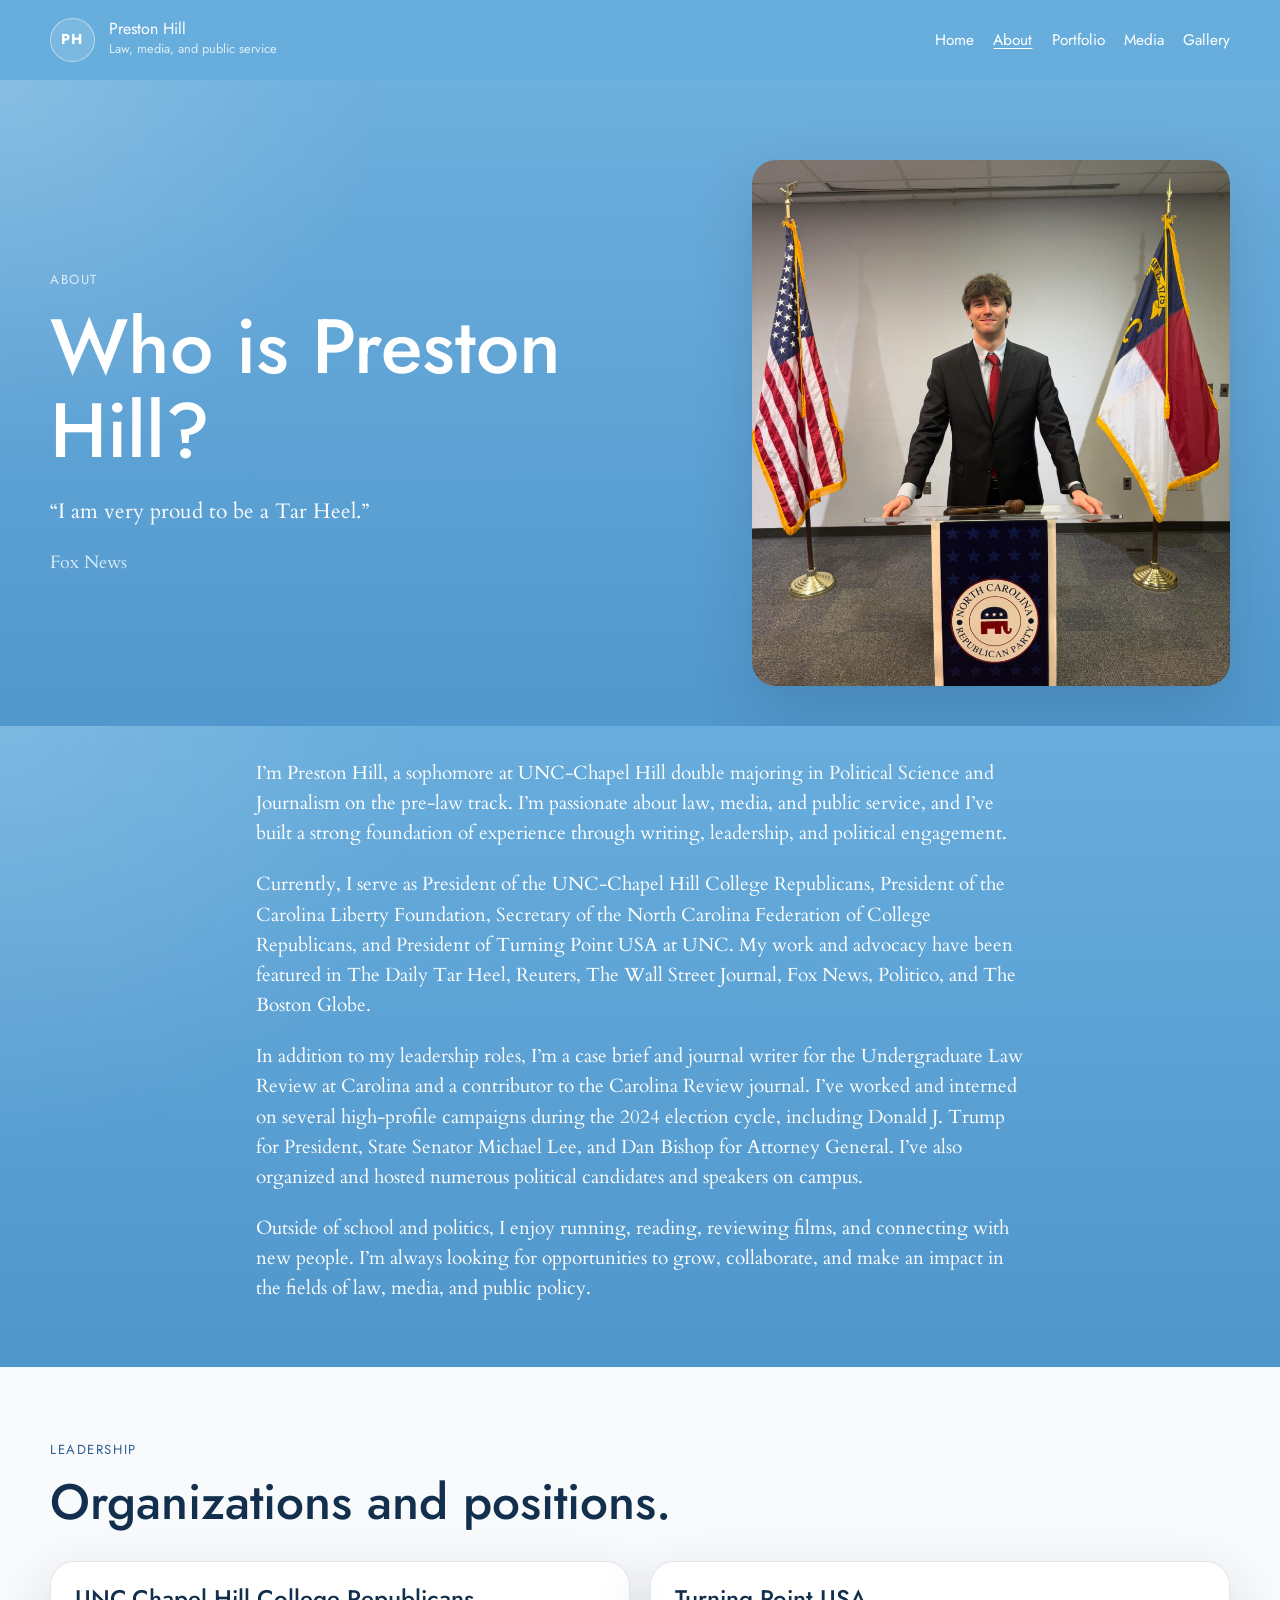
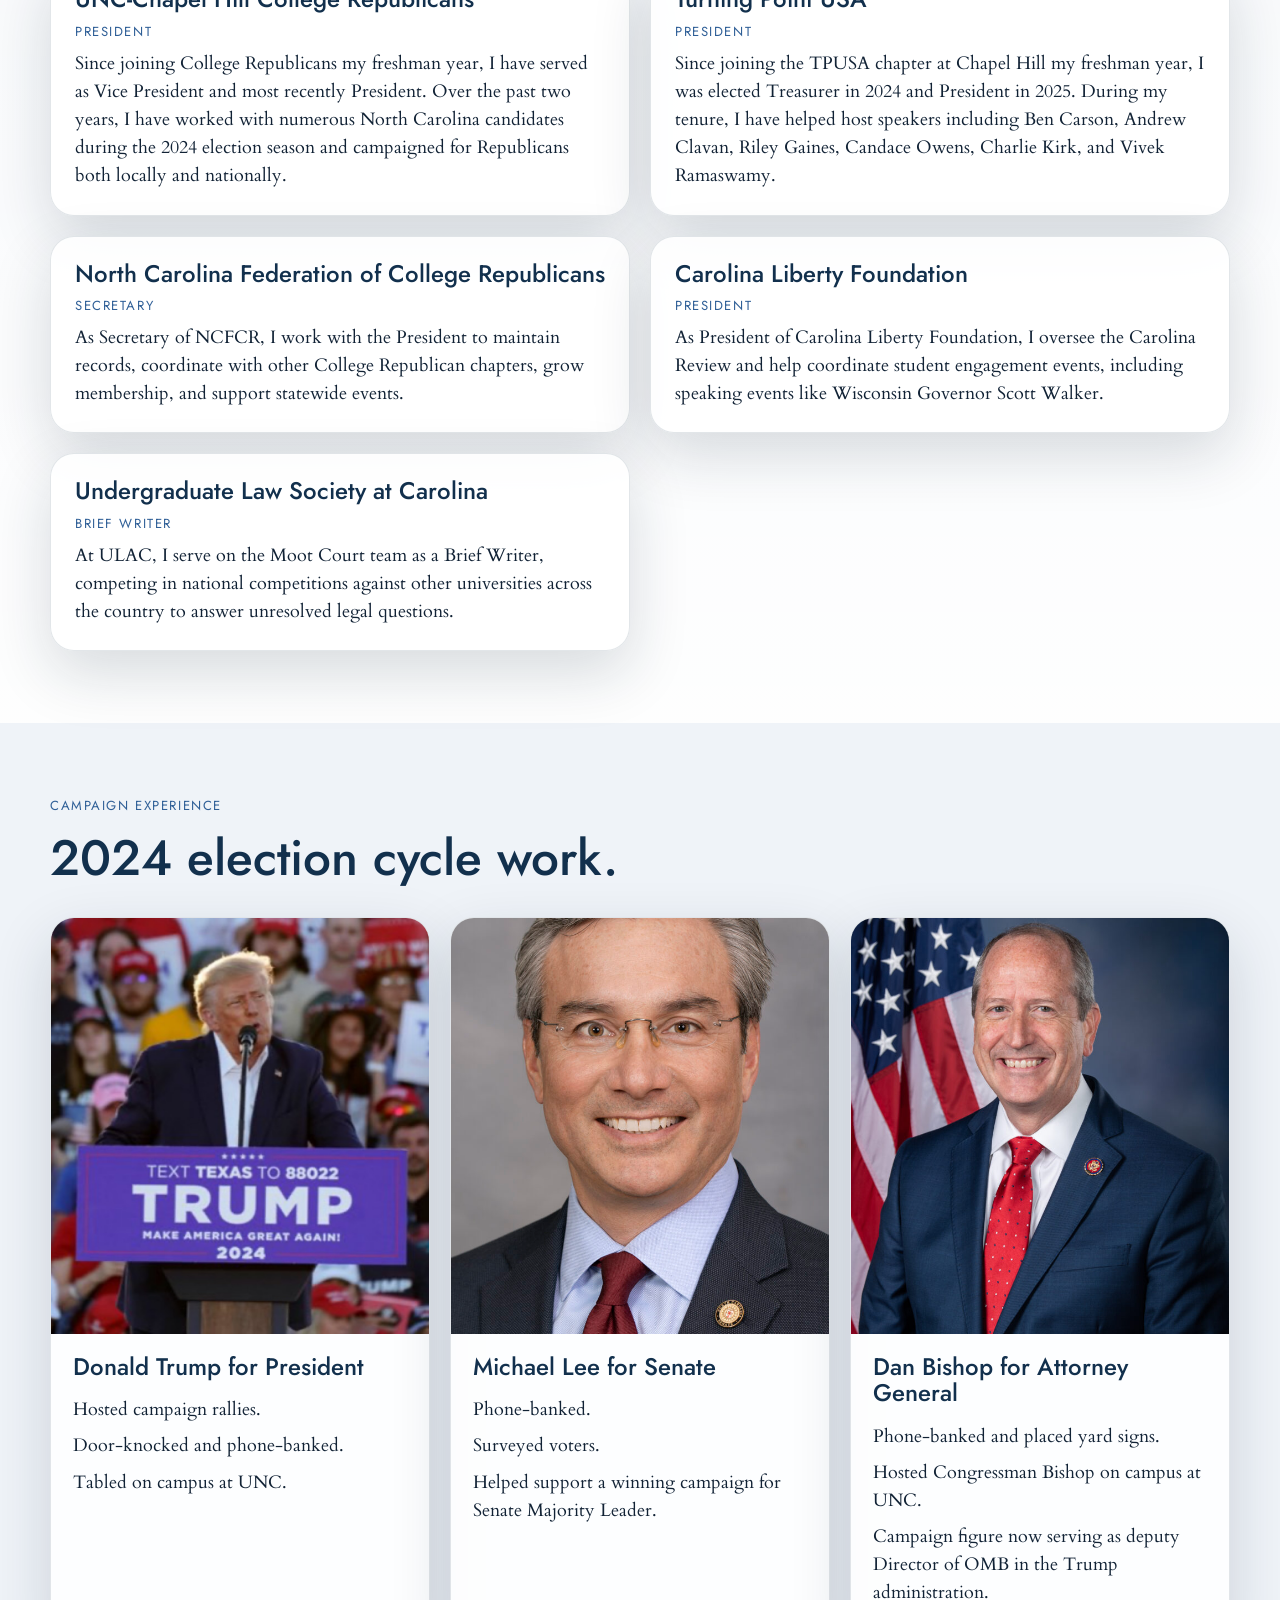
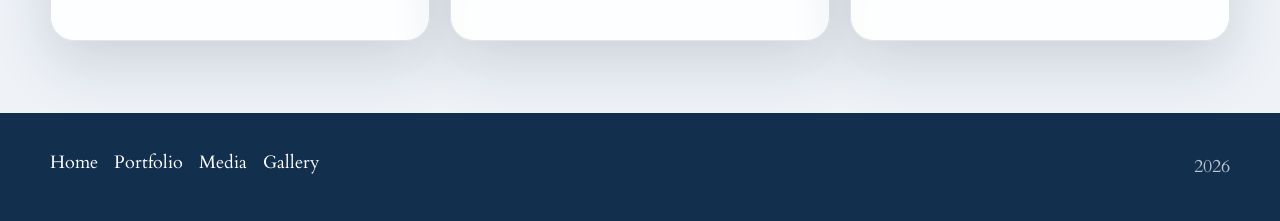
==== about.html @ 0c0d0afa "Add files via upload" ====
<!DOCTYPE html>
<html lang="en">
  <head>
    <meta charset="UTF-8" />
    <meta name="viewport" content="width=device-width, initial-scale=1.0" />
    <title>About | Preston Hill</title>
    <meta
      name="description"
      content="About Preston Hill, including academic background, leadership roles, and campaign experience."
    />
    <link rel="preconnect" href="https://fonts.googleapis.com" />
    <link rel="preconnect" href="https://fonts.gstatic.com" crossorigin />
    <link
      href="https://fonts.googleapis.com/css2?family=Cardo:wght@400;700&family=Jost:wght@300;400;500;600;700&display=swap"
      rel="stylesheet"
    />
    <link rel="stylesheet" href="styles.css" />
    <script defer src="script.js"></script>
  </head>
  <body class="page-about">
    <div class="page-shell">
      <header class="site-header">
        <div class="container header-row">
          <a class="brand" href="index.html" aria-label="Preston Hill home">
            <span class="brand-mark">PH</span>
            <span class="brand-lockup">
              <span class="brand-name">Preston Hill</span>
              <span class="brand-tag">Law, media, and public service</span>
            </span>
          </a>
          <button
            class="menu-toggle"
            type="button"
            aria-expanded="false"
            aria-controls="site-nav"
          >
            Menu
          </button>
          <nav id="site-nav" class="site-nav" aria-label="Primary">
            <a href="index.html">Home</a>
            <a class="is-current" href="about.html">About</a>
            <a href="portfolio.html">Portfolio</a>
            <a href="media.html">Media</a>
            <a href="gallery.html">Gallery</a>
          </nav>
        </div>
      </header>

      <main>
        <section class="hero hero-subpage">
          <div class="container split-hero">
            <div>
              <p class="eyebrow">About</p>
              <h1>Who is Preston Hill?</h1>
              <p class="hero-lead">
                “I am very proud to be a Tar Heel.”
              </p>
              <p class="quote-source">Fox News</p>
            </div>
            <div class="image-panel portrait-panel">
              <img src="assets/images/about-hero.jpeg" alt="Preston Hill speaking on campus" />
            </div>
          </div>
        </section>

        <section class="section about-intro">
          <div class="container prose-layout">
            <p>
              I’m Preston Hill, a sophomore at UNC-Chapel Hill double majoring
              in Political Science and Journalism on the pre-law track. I’m
              passionate about law, media, and public service, and I’ve built a
              strong foundation of experience through writing, leadership, and
              political engagement.
            </p>
            <p>
              Currently, I serve as President of the UNC-Chapel Hill College
              Republicans, President of the Carolina Liberty Foundation,
              Secretary of the North Carolina Federation of College Republicans,
              and President of Turning Point USA at UNC. My work and advocacy
              have been featured in The Daily Tar Heel, Reuters, The Wall
              Street Journal, Fox News, Politico, and The Boston Globe.
            </p>
            <p>
              In addition to my leadership roles, I’m a case brief and journal
              writer for the Undergraduate Law Review at Carolina and a
              contributor to the Carolina Review journal. I’ve worked and
              interned on several high-profile campaigns during the 2024
              election cycle, including Donald J. Trump for President, State
              Senator Michael Lee, and Dan Bishop for Attorney General. I’ve
              also organized and hosted numerous political candidates and
              speakers on campus.
            </p>
            <p>
              Outside of school and politics, I enjoy running, reading,
              reviewing films, and connecting with new people. I’m always
              looking for opportunities to grow, collaborate, and make an impact
              in the fields of law, media, and public policy.
            </p>
          </div>
        </section>

        <section class="section section-alt">
          <div class="container">
            <div class="section-heading">
              <p class="eyebrow">Leadership</p>
              <h2>Organizations and positions.</h2>
            </div>
            <div class="detail-grid">
              <article class="detail-card">
                <h3>UNC-Chapel Hill College Republicans</h3>
                <p class="detail-role">President</p>
                <p>
                  Since joining College Republicans my freshman year, I have
                  served as Vice President and most recently President. Over the
                  past two years, I have worked with numerous North Carolina
                  candidates during the 2024 election season and campaigned for
                  Republicans both locally and nationally.
                </p>
              </article>
              <article class="detail-card">
                <h3>Turning Point USA</h3>
                <p class="detail-role">President</p>
                <p>
                  Since joining the TPUSA chapter at Chapel Hill my freshman
                  year, I was elected Treasurer in 2024 and President in 2025.
                  During my tenure, I have helped host speakers including Ben
                  Carson, Andrew Clavan, Riley Gaines, Candace Owens, Charlie
                  Kirk, and Vivek Ramaswamy.
                </p>
              </article>
              <article class="detail-card">
                <h3>North Carolina Federation of College Republicans</h3>
                <p class="detail-role">Secretary</p>
                <p>
                  As Secretary of NCFCR, I work with the President to maintain
                  records, coordinate with other College Republican chapters,
                  grow membership, and support statewide events.
                </p>
              </article>
              <article class="detail-card">
                <h3>Carolina Liberty Foundation</h3>
                <p class="detail-role">President</p>
                <p>
                  As President of Carolina Liberty Foundation, I oversee the
                  Carolina Review and help coordinate student engagement events,
                  including speaking events like Wisconsin Governor Scott
                  Walker.
                </p>
              </article>
              <article class="detail-card">
                <h3>Undergraduate Law Society at Carolina</h3>
                <p class="detail-role">Brief Writer</p>
                <p>
                  At ULAC, I serve on the Moot Court team as a Brief Writer,
                  competing in national competitions against other universities
                  across the country to answer unresolved legal questions.
                </p>
              </article>
            </div>
          </div>
        </section>

        <section class="section">
          <div class="container">
            <div class="section-heading">
              <p class="eyebrow">Campaign experience</p>
              <h2>2024 election cycle work.</h2>
            </div>
            <div class="campaign-grid">
              <article class="campaign-card">
                <img src="assets/images/trump-campaign.jpeg" alt="Donald Trump for President campaign" />
                <h3>Donald Trump for President</h3>
                <ul>
                  <li>Hosted campaign rallies.</li>
                  <li>Door-knocked and phone-banked.</li>
                  <li>Tabled on campus at UNC.</li>
                </ul>
              </article>
              <article class="campaign-card">
                <img src="assets/images/michael-lee.jpg" alt="Michael Lee campaign" />
                <h3>Michael Lee for Senate</h3>
                <ul>
                  <li>Phone-banked.</li>
                  <li>Surveyed voters.</li>
                  <li>
                    Helped support a winning campaign for Senate Majority
                    Leader.
                  </li>
                </ul>
              </article>
              <article class="campaign-card">
                <img src="assets/images/dan-bishop.jpg" alt="Dan Bishop campaign" />
                <h3>Dan Bishop for Attorney General</h3>
                <ul>
                  <li>Phone-banked and placed yard signs.</li>
                  <li>Hosted Congressman Bishop on campus at UNC.</li>
                  <li>
                    Campaign figure now serving as deputy Director of OMB in the
                    Trump administration.
                  </li>
                </ul>
              </article>
            </div>
          </div>
        </section>
      </main>

      <footer class="site-footer">
        <div class="container footer-row">
          <div class="footer-nav">
            <a href="index.html">Home</a>
            <a href="portfolio.html">Portfolio</a>
            <a href="media.html">Media</a>
            <a href="gallery.html">Gallery</a>
          </div>
          <p class="footer-note"><span id="year"></span></p>
        </div>
      </footer>
    </div>
  </body>
</html>
---- styles.css ----
:root {
  --blue: #5ca0d4;
  --blue-deep: #2f5f97;
  --blue-ink: #12304d;
  --paper: #f7f3ec;
  --paper-soft: #fdfbf8;
  --line: rgba(18, 48, 77, 0.12);
  --line-light: rgba(255, 255, 255, 0.26);
  --text: #112235;
  --text-soft: rgba(17, 34, 53, 0.7);
  --white-soft: rgba(255, 255, 255, 0.78);
  --shadow: 0 22px 60px rgba(16, 36, 59, 0.16);
  --radius: 24px;
  --content: 1180px;
}

*,
*::before,
*::after {
  box-sizing: border-box;
}

html {
  scroll-behavior: smooth;
}

body {
  margin: 0;
  min-width: 320px;
  background: linear-gradient(180deg, #67aedd 0%, var(--blue) 32%, #eff3f8 32%);
  color: var(--text);
  font-family: "Cardo", serif;
  font-size: 1.1rem;
  line-height: 1.6;
}

body.page-media {
  background: linear-gradient(180deg, #67aedd 0%, var(--blue) 32%, #eff3f8 32%);
}

body.page-about {
  background: linear-gradient(180deg, #67aedd 0%, var(--blue) 36%, #eff3f8 36%);
}

a {
  color: inherit;
}

img {
  display: block;
  max-width: 100%;
}

.container {
  width: min(calc(100% - 2rem), var(--content));
  margin: 0 auto;
}

.site-header,
.site-footer {
  background: transparent;
}

.site-header {
  position: sticky;
  top: 0;
  z-index: 20;
  padding: 1.1rem 0;
  transition: background-color 180ms ease, backdrop-filter 180ms ease,
    box-shadow 180ms ease;
}

.site-header.is-scrolled {
  background: rgba(47, 95, 151, 0.92);
  backdrop-filter: blur(12px);
  box-shadow: 0 10px 30px rgba(18, 48, 77, 0.18);
}

.header-row,
.footer-row {
  display: flex;
  align-items: center;
  justify-content: space-between;
  gap: 1.25rem;
}

.brand,
.site-nav,
.menu-toggle,
.button,
.eyebrow,
.footer-title,
.media-outlet,
.document-type,
.detail-role {
  font-family: "Jost", sans-serif;
}

.brand {
  display: inline-flex;
  align-items: center;
  gap: 0.9rem;
  color: #fff;
  text-decoration: none;
}

.brand-mark {
  display: grid;
  place-items: center;
  width: 2.8rem;
  height: 2.8rem;
  border-radius: 999px;
  border: 1px solid rgba(255, 255, 255, 0.44);
  background: rgba(255, 255, 255, 0.14);
  font-size: 0.9rem;
  font-weight: 700;
  letter-spacing: 0.08em;
}

.brand-lockup {
  display: grid;
  gap: 0.15rem;
}

.brand-name {
  font-size: 1rem;
  line-height: 1;
}

.brand-tag {
  color: var(--white-soft);
  font-size: 0.8rem;
}

.site-nav {
  display: flex;
  flex-wrap: wrap;
  gap: 1.2rem;
  font-size: 0.96rem;
}

.site-nav a,
.footer-nav a {
  color: #fff;
  text-decoration: none;
}

.site-nav a.is-current,
.site-nav a:hover,
.footer-nav a:hover {
  text-decoration: underline;
  text-underline-offset: 0.2em;
}

.menu-toggle {
  display: none;
  border: 1px solid rgba(255, 255, 255, 0.28);
  background: rgba(255, 255, 255, 0.08);
  color: #fff;
  padding: 0.75rem 1rem;
  border-radius: 10px;
  font-size: 1rem;
}

.hero,
.section,
.site-footer {
  position: relative;
}

.hero {
  padding: 5rem 0 4rem;
  color: #fff;
}

.hero-home {
  background:
    radial-gradient(circle at top left, rgba(255, 255, 255, 0.24), transparent 32%),
    linear-gradient(135deg, rgba(47, 95, 151, 0.18), rgba(47, 95, 151, 0.48)),
    linear-gradient(180deg, #74b8e4 0%, var(--blue) 100%);
}

.hero-subpage {
  background:
    radial-gradient(circle at top left, rgba(255, 255, 255, 0.18), transparent 26%),
    linear-gradient(180deg, #6dafdd 0%, #5097cd 100%);
}

.hero-media {
  padding-bottom: 2.5rem;
  background: transparent;
  color: #fff;
}

.hero-grid,
.split-hero {
  display: grid;
  grid-template-columns: minmax(0, 1.05fr) minmax(280px, 0.75fr);
  gap: 2rem;
  align-items: center;
}

.page-media .split-hero {
  grid-template-columns: minmax(0, 0.95fr) minmax(340px, 0.85fr);
}

.hero-copy h1,
.split-hero h1,
.section-heading h2,
.summary-card h3,
.role-card h3,
.page-link-card strong,
.detail-card h3,
.campaign-card h3,
.document-card h2,
.media-card strong {
  margin: 0;
  font-family: "Jost", sans-serif;
  font-weight: 500;
  line-height: 1.1;
}

.hero-copy h1,
.split-hero h1 {
  font-size: clamp(2.8rem, 6vw, 5.2rem);
}

.eyebrow,
.footer-title,
.media-outlet,
.document-type,
.detail-role {
  margin: 0 0 0.9rem;
  font-size: 0.82rem;
  letter-spacing: 0.12em;
  text-transform: uppercase;
}

.eyebrow {
  color: rgba(255, 255, 255, 0.78);
}

.hero-lead,
.hero-quote,
.quote-source {
  max-width: 40rem;
}

.hero-lead {
  font-size: 1.3rem;
}

.hero-quote {
  margin-top: 1.2rem;
  font-size: 1.4rem;
}

.hero-actions {
  display: flex;
  flex-wrap: wrap;
  gap: 1rem;
  margin-top: 2rem;
}

.button {
  display: inline-flex;
  align-items: center;
  justify-content: center;
  min-height: 3rem;
  padding: 0.75rem 1.1rem;
  border-radius: 999px;
  text-decoration: none;
  font-weight: 600;
}

.button-primary {
  background: var(--paper);
  color: var(--blue-ink);
}

.button-secondary {
  border: 1px solid rgba(255, 255, 255, 0.34);
  background: rgba(255, 255, 255, 0.08);
  color: #fff;
}

.hero-panel,
.image-panel,
.portrait-panel {
  border-radius: var(--radius);
  overflow: hidden;
  box-shadow: var(--shadow);
}

.headline-panel {
  color: #fff;
}

.page-media .headline-panel .eyebrow {
  color: rgba(255, 255, 255, 0.78);
}

.page-media .headline-panel .hero-lead {
  color: #fff;
}

.hero-panel img,
.image-panel img,
.portrait-panel img {
  width: 100%;
  height: 100%;
  object-fit: cover;
}

.section {
  padding: 4.5rem 0;
}

.section-alt {
  background: linear-gradient(180deg, rgba(255, 255, 255, 0.52), rgba(255, 255, 255, 0.92));
}

.page-media .section,
.page-media .section-alt {
  background: transparent;
}

.page-media .media-intro {
  margin-top: -1.5rem;
  padding-top: 2rem;
  padding-bottom: 4rem;
  background:
    radial-gradient(circle at top left, rgba(255, 255, 255, 0.14), transparent 30%),
    linear-gradient(180deg, #68addc 0%, #4f96cc 100%);
  color: #fff;
}

.page-media .media-intro .prose-layout {
  max-width: 54rem;
}

.page-about .about-intro {
  margin-top: -1.5rem;
  padding-top: 2rem;
  padding-bottom: 4rem;
  background:
    radial-gradient(circle at top left, rgba(255, 255, 255, 0.14), transparent 30%),
    linear-gradient(180deg, #68addc 0%, #4f96cc 100%);
  color: #fff;
}

.section-heading {
  margin-bottom: 2rem;
}

.section-heading .eyebrow,
.footer-title,
.media-outlet,
.document-type,
.detail-role {
  color: var(--blue-deep);
}

.section-heading h2 {
  font-size: clamp(2rem, 4vw, 3.1rem);
  color: var(--blue-ink);
}

.summary-grid,
.leadership-list,
.page-links,
.detail-grid,
.campaign-grid,
.gallery-grid {
  display: grid;
  gap: 1.25rem;
}

.summary-grid,
.leadership-list,
.detail-grid,
.campaign-grid {
  grid-template-columns: repeat(3, minmax(0, 1fr));
}

.summary-card,
.role-card,
.page-link-card,
.detail-card,
.campaign-card,
.document-card,
.media-card,
.gallery-card {
  border: 1px solid var(--line);
  border-radius: var(--radius);
  background: rgba(255, 255, 255, 0.88);
  box-shadow: var(--shadow);
}

.summary-card,
.role-card,
.detail-card,
.document-card,
.media-card {
  padding: 1.5rem;
}

.summary-card ul,
.campaign-card ul {
  margin: 1rem 0 0;
  padding-left: 1.2rem;
}

.summary-card li,
.campaign-card li {
  margin-bottom: 0.5rem;
}

.campaign-card ul {
  list-style: none;
  padding-left: 0;
}

.quote-band {
  padding: 2.4rem;
  border: 1px solid rgba(255, 255, 255, 0.32);
  border-radius: var(--radius);
  background: linear-gradient(135deg, rgba(47, 95, 151, 0.92), rgba(92, 160, 212, 0.92));
  color: #fff;
  box-shadow: var(--shadow);
}

.quote-band blockquote {
  margin: 0;
  font-size: clamp(1.5rem, 2vw, 2rem);
  line-height: 1.45;
}

.quote-source {
  margin: 1.2rem 0 0;
  color: rgba(255, 255, 255, 0.78);
}

.role-card p,
.detail-card p,
.document-card p,
.footer-note {
  margin: 0.5rem 0 0;
}

.page-links {
  grid-template-columns: repeat(2, minmax(0, 1fr));
}

.page-link-card {
  display: grid;
  gap: 0.35rem;
  padding: 1.6rem;
  color: var(--blue-ink);
  text-decoration: none;
}

.page-link-card span {
  color: var(--text-soft);
  font-family: "Jost", sans-serif;
  font-size: 0.88rem;
  letter-spacing: 0.08em;
  text-transform: uppercase;
}

.page-link-card strong {
  font-size: 1.35rem;
}

.prose-layout {
  display: grid;
  gap: 1.3rem;
  max-width: 48rem;
}

.prose-layout p {
  margin: 0;
  font-size: 1.18rem;
}

.detail-grid {
  grid-template-columns: repeat(2, minmax(0, 1fr));
}

.detail-card h3,
.campaign-card h3,
.document-card h2 {
  font-size: 1.5rem;
  color: var(--blue-ink);
}

.campaign-card {
  overflow: hidden;
}

.campaign-card img {
  width: 100%;
  aspect-ratio: 4 / 4.4;
  object-fit: cover;
}

.campaign-card h3,
.campaign-card ul {
  padding-left: 1.4rem;
  padding-right: 1.4rem;
}

.campaign-card h3 {
  padding-top: 1.25rem;
}

.campaign-card ul {
  padding-bottom: 1.5rem;
}

.document-list {
  display: grid;
  gap: 1.2rem;
}

.document-card {
  display: grid;
  gap: 0.8rem;
}

.media-grid {
  display: grid;
  grid-template-columns: repeat(3, minmax(0, 1fr));
  gap: 1.25rem;
}

.media-card {
  display: grid;
  gap: 0.9rem;
  color: var(--blue-ink);
  text-decoration: none;
}

.media-card img {
  width: 100%;
  aspect-ratio: 16 / 10;
  object-fit: cover;
  border-radius: 18px;
}

.media-card img.media-image-top {
  object-position: top center;
}

.media-card strong {
  font-size: 1.22rem;
}

.gallery-grid {
  grid-template-columns: repeat(3, minmax(0, 1fr));
}

.gallery-card {
  overflow: hidden;
}

.gallery-card img {
  width: 100%;
  aspect-ratio: 4 / 5;
  object-fit: cover;
}

.gallery-card figcaption {
  padding: 1rem 1rem 1.2rem;
  font-family: "Jost", sans-serif;
  font-size: 0.96rem;
  color: var(--blue-ink);
}

.site-footer {
  padding: 2rem 0 2.5rem;
  background: var(--blue-ink);
  color: #fff;
}

.footer-nav {
  display: flex;
  flex-wrap: wrap;
  gap: 1rem;
}

.footer-note {
  color: rgba(255, 255, 255, 0.72);
}

@media (max-width: 980px) {
  .hero-grid,
  .split-hero,
  .summary-grid,
  .leadership-list,
  .page-links,
  .detail-grid,
  .campaign-grid,
  .media-grid,
  .gallery-grid {
    grid-template-columns: 1fr 1fr;
  }

  .hero-grid,
  .split-hero {
    grid-template-columns: 1fr;
  }
}

@media (max-width: 760px) {
  body {
    background: linear-gradient(180deg, #67aedd 0%, var(--blue) 24%, #eff3f8 24%);
  }

  .menu-toggle {
    display: inline-flex;
  }

  .site-nav {
    position: absolute;
    top: calc(100% + 0.5rem);
    right: 1rem;
    left: 1rem;
    display: none;
    flex-direction: column;
    padding: 1rem;
    border-radius: 18px;
    background: rgba(47, 95, 151, 0.98);
    box-shadow: var(--shadow);
  }

  .site-nav.is-open {
    display: flex;
  }

  .hero,
  .section {
    padding: 3.5rem 0;
  }

  .summary-grid,
  .leadership-list,
  .page-links,
  .detail-grid,
  .campaign-grid,
  .media-grid,
  .gallery-grid {
    grid-template-columns: 1fr;
  }

  .quote-band,
  .summary-card,
  .role-card,
  .page-link-card,
  .detail-card,
  .document-card,
  .media-card {
    padding: 1.2rem;
  }

  .header-row,
  .footer-row {
    align-items: flex-start;
  }

  .footer-row {
    flex-direction: column;
  }
}
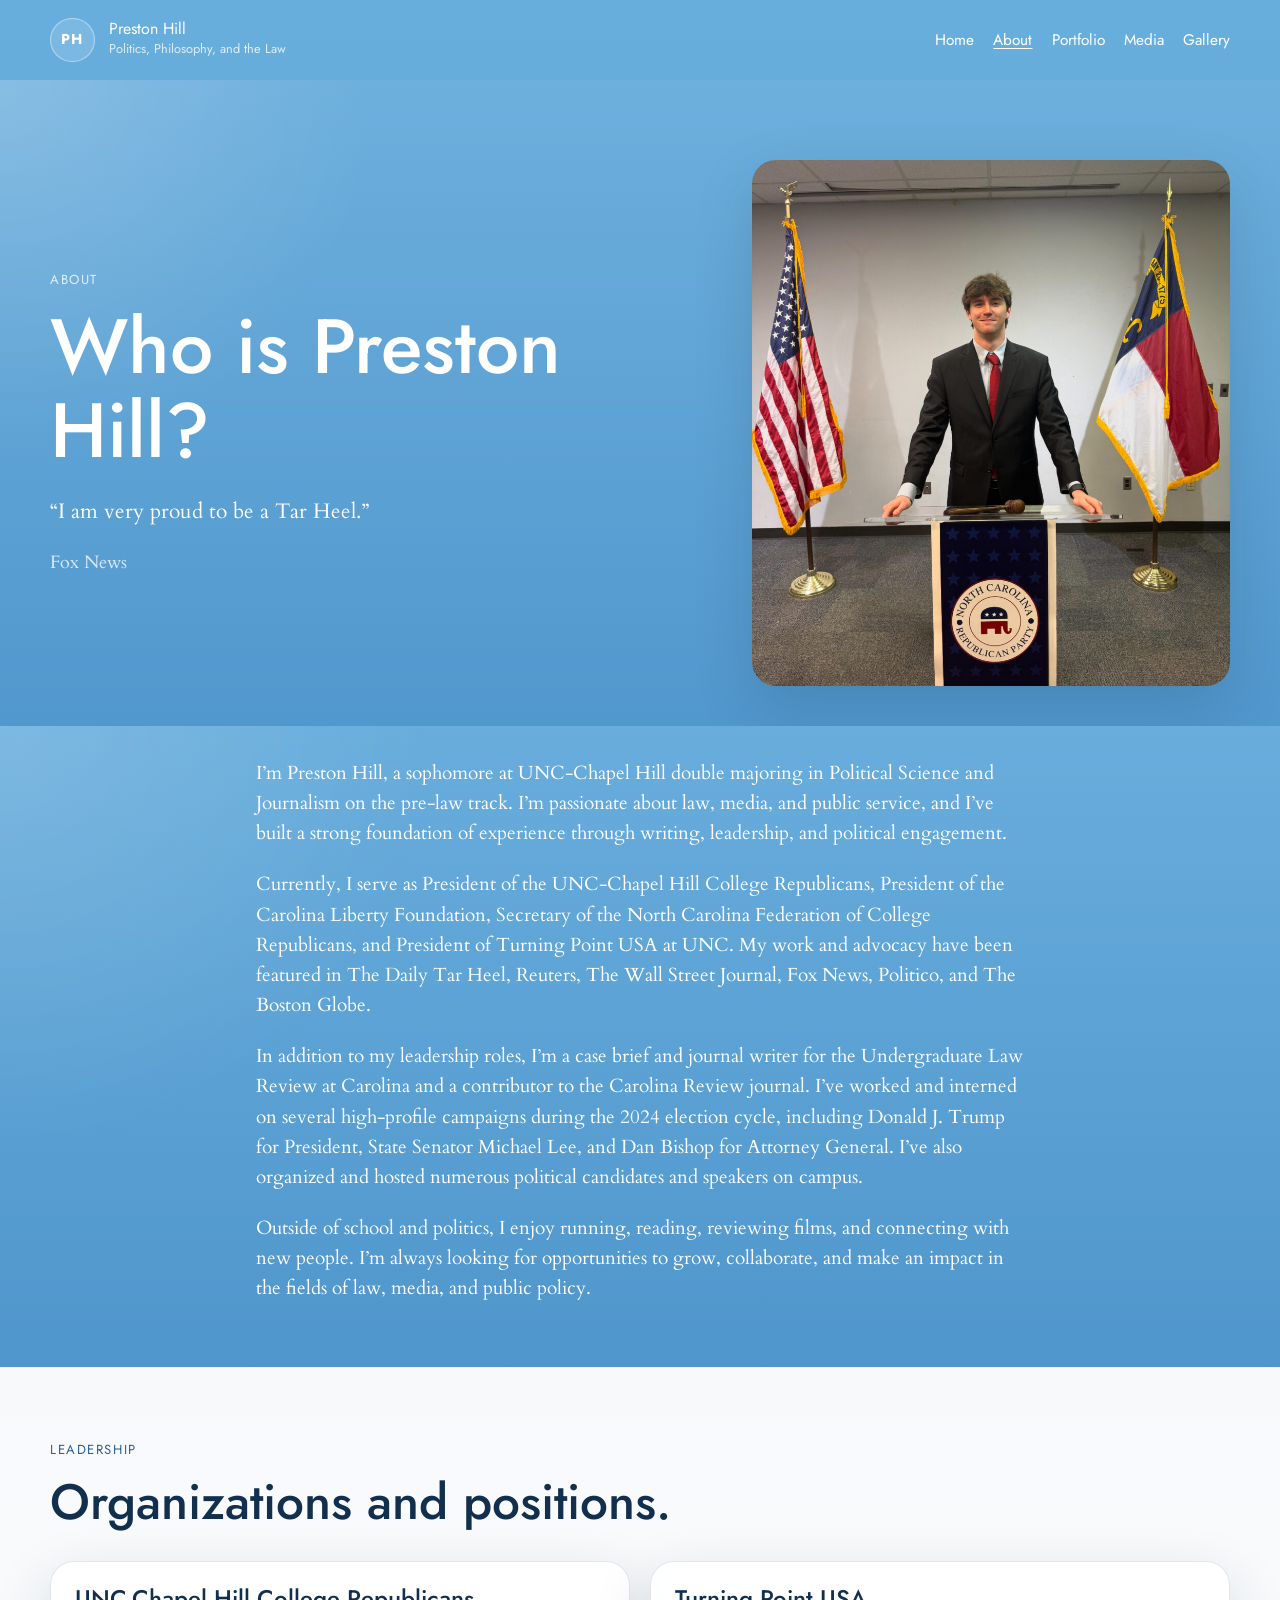
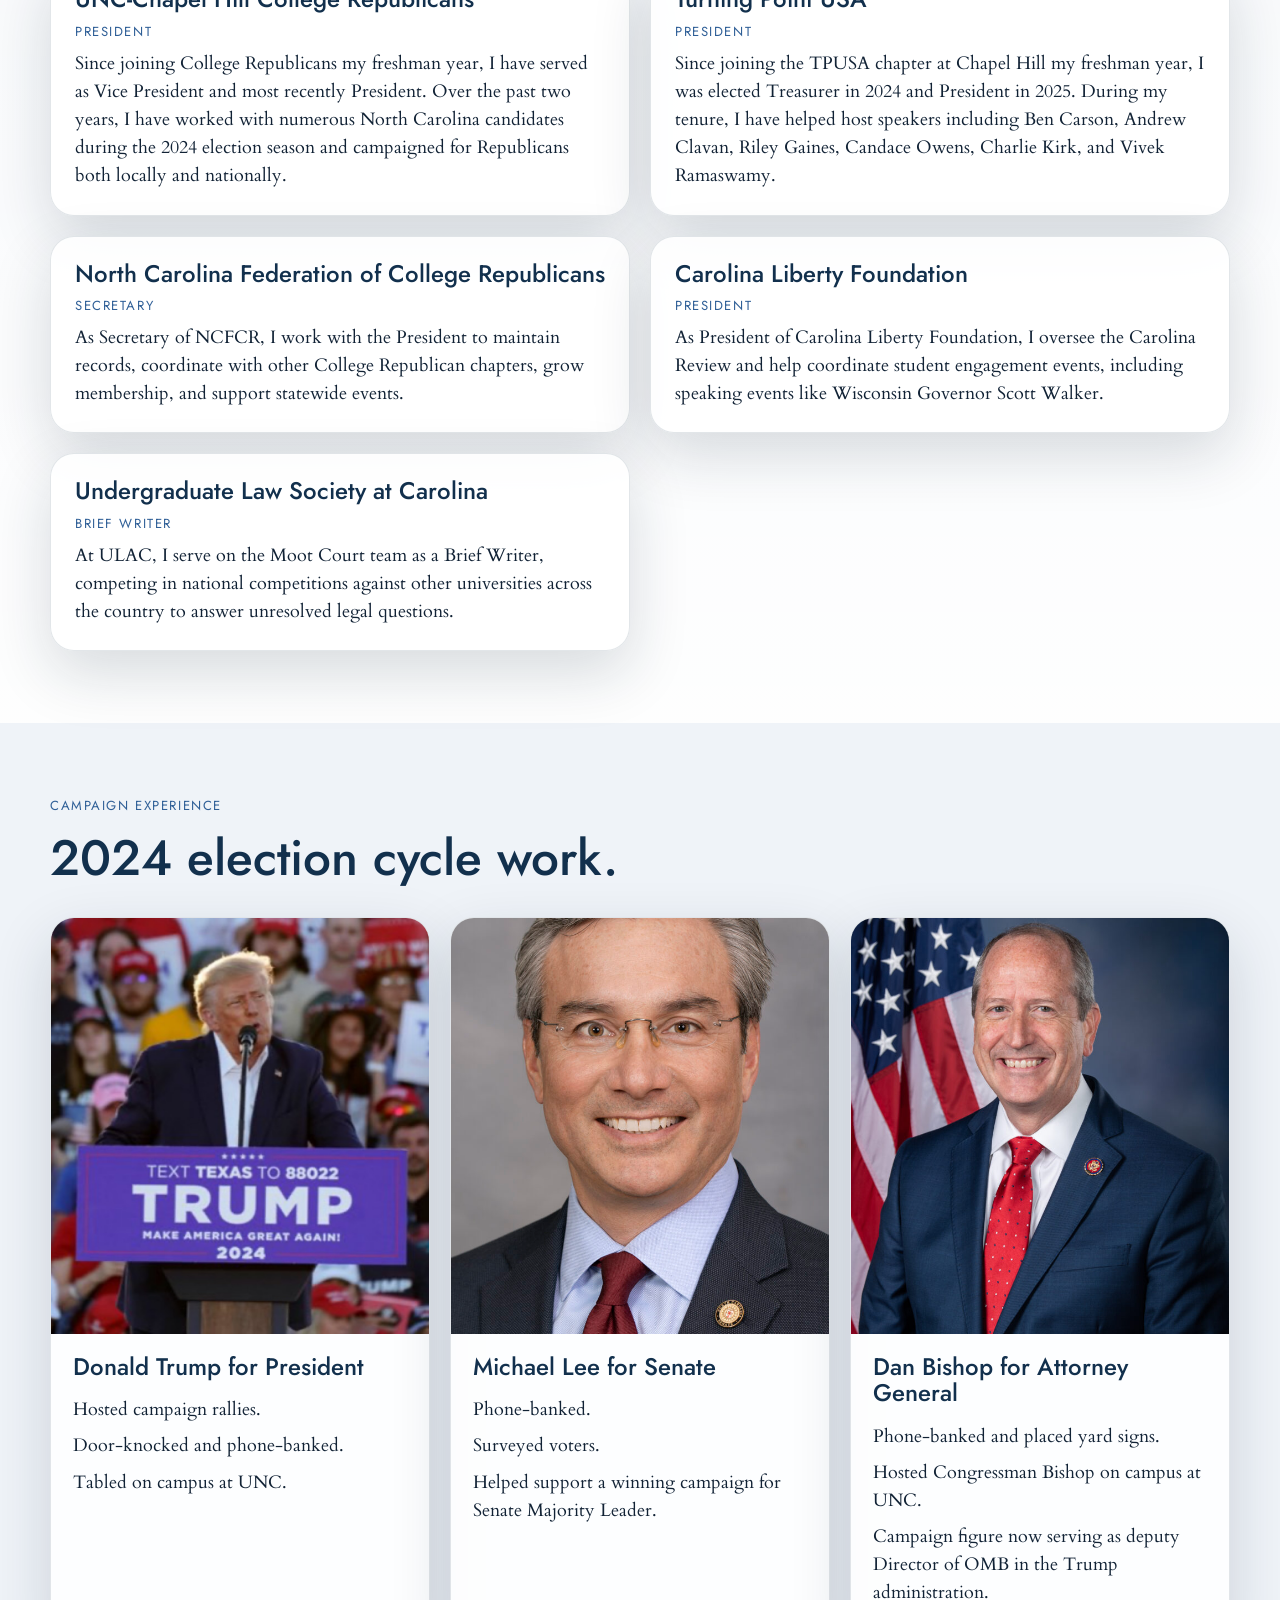
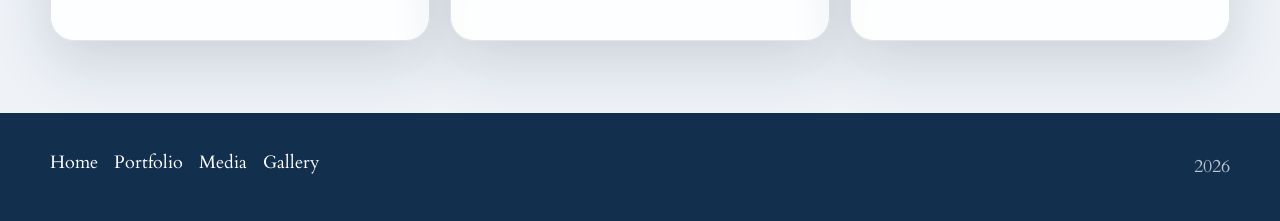
==== commit 0e4ea054: "Add files via upload" ====
--- a/about.html
+++ b/about.html
@@ -25,7 +25,7 @@
             <span class="brand-mark">PH</span>
             <span class="brand-lockup">
               <span class="brand-name">Preston Hill</span>
-              <span class="brand-tag">Law, media, and public service</span>
+              <span class="brand-tag">Politics, Philosophy, and the Law</span>
             </span>
           </a>
           <button
--- a/styles.css
+++ b/styles.css
@@ -42,6 +42,10 @@
   background: linear-gradient(180deg, #67aedd 0%, var(--blue) 36%, #eff3f8 36%);
 }
 
+body.page-gallery {
+  background: linear-gradient(180deg, #67aedd 0%, var(--blue) 32%, #eff3f8 32%);
+}
+
 a {
   color: inherit;
 }
@@ -320,6 +324,27 @@
   background: linear-gradient(180deg, rgba(255, 255, 255, 0.52), rgba(255, 255, 255, 0.92));
 }
 
+.home-overview {
+  margin-top: 1.5rem;
+  padding-top: 6rem;
+  background: #eff3f8;
+}
+
+.home-overview .summary-card {
+  border: 1px solid rgba(255, 255, 255, 0.18);
+  background: linear-gradient(180deg, #68addc 0%, #4f96cc 100%);
+  color: #fff;
+}
+
+.home-overview .summary-card h3,
+.home-overview .summary-card li {
+  color: #fff;
+}
+
+.home-overview .summary-card ul {
+  padding-left: 1.1rem;
+}
+
 .page-media .section,
 .page-media .section-alt {
   background: transparent;
@@ -340,6 +365,16 @@
 }
 
 .page-about .about-intro {
+  margin-top: -1.5rem;
+  padding-top: 2rem;
+  padding-bottom: 4rem;
+  background:
+    radial-gradient(circle at top left, rgba(255, 255, 255, 0.14), transparent 30%),
+    linear-gradient(180deg, #68addc 0%, #4f96cc 100%);
+  color: #fff;
+}
+
+.page-gallery .gallery-intro {
   margin-top: -1.5rem;
   padding-top: 2rem;
   padding-bottom: 4rem;
@@ -528,6 +563,15 @@
   gap: 0.8rem;
 }
 
+.document-subtitle {
+  margin: 0.4rem 0 0;
+  font-family: "Jost", sans-serif;
+  font-size: 1.5rem;
+  font-weight: 500;
+  color: var(--blue-ink);
+  line-height: 1.1;
+}
+
 .media-grid {
   display: grid;
   grid-template-columns: repeat(3, minmax(0, 1fr));
